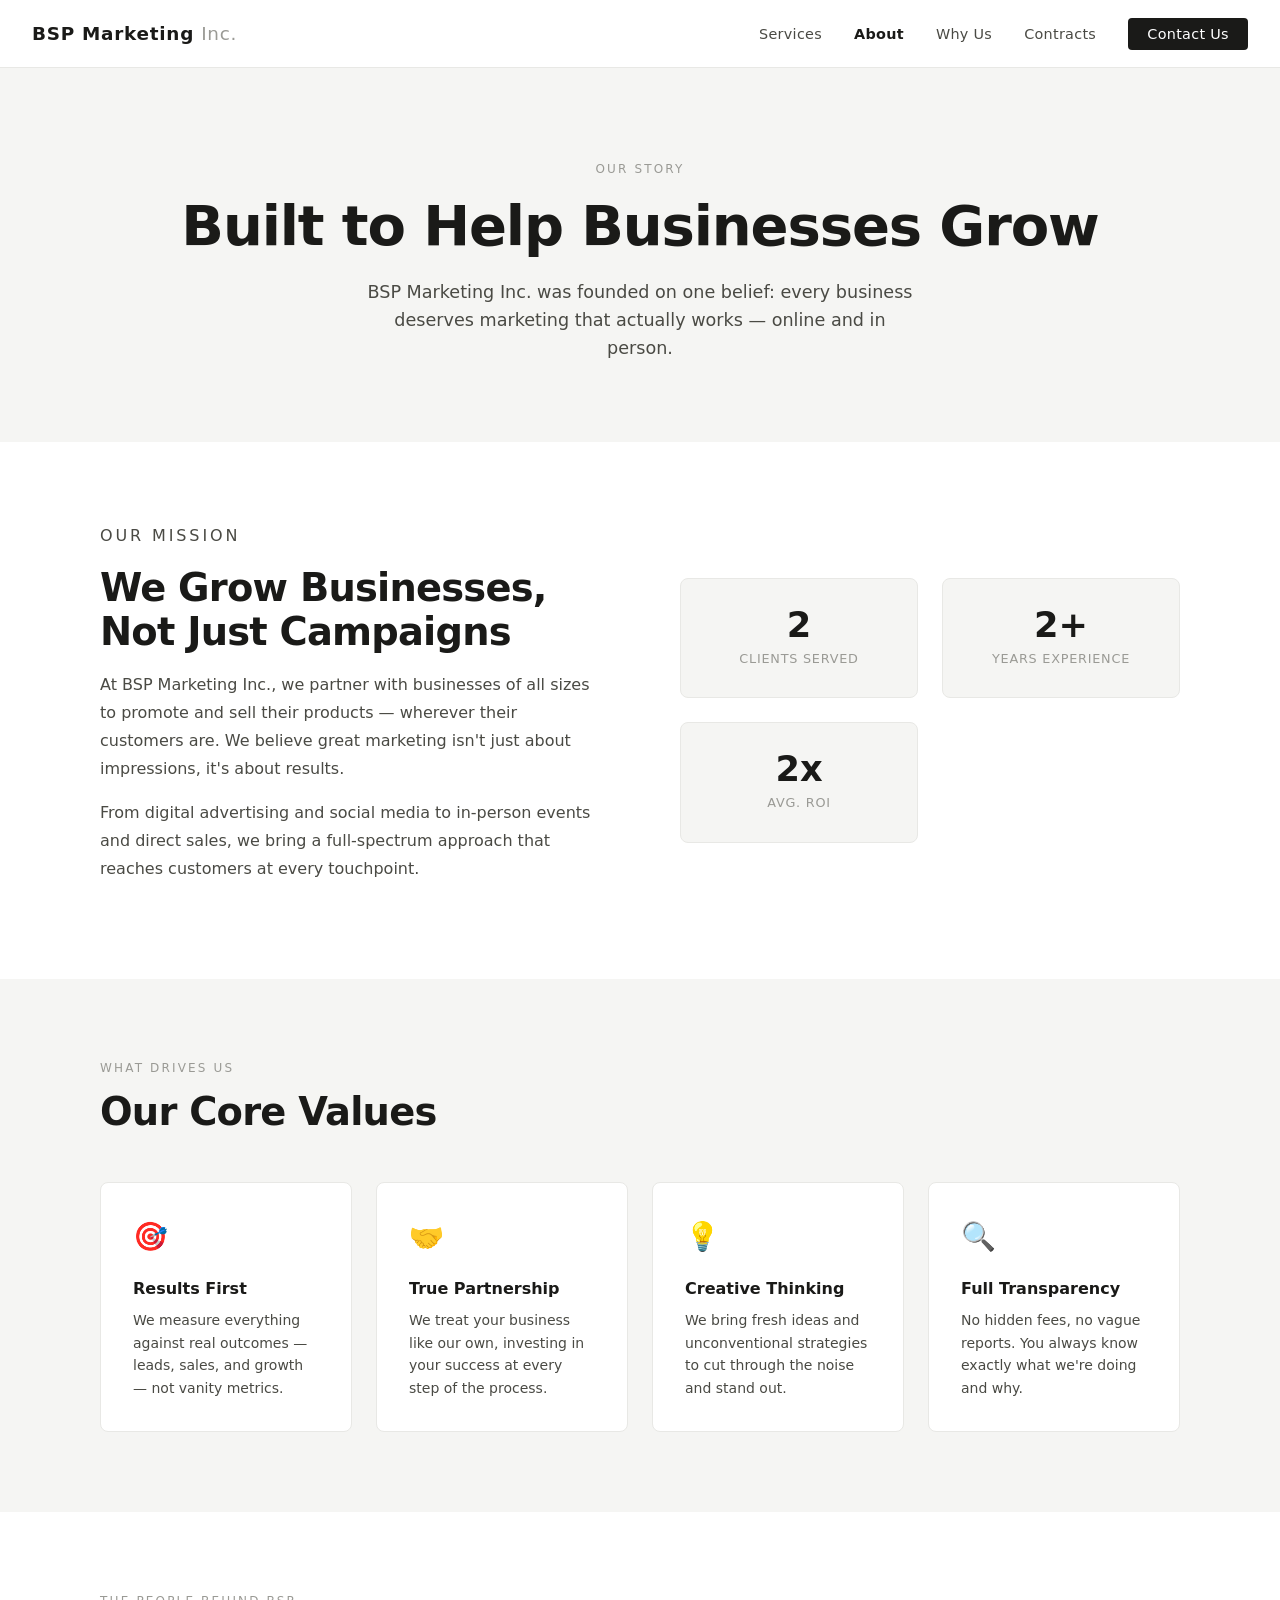
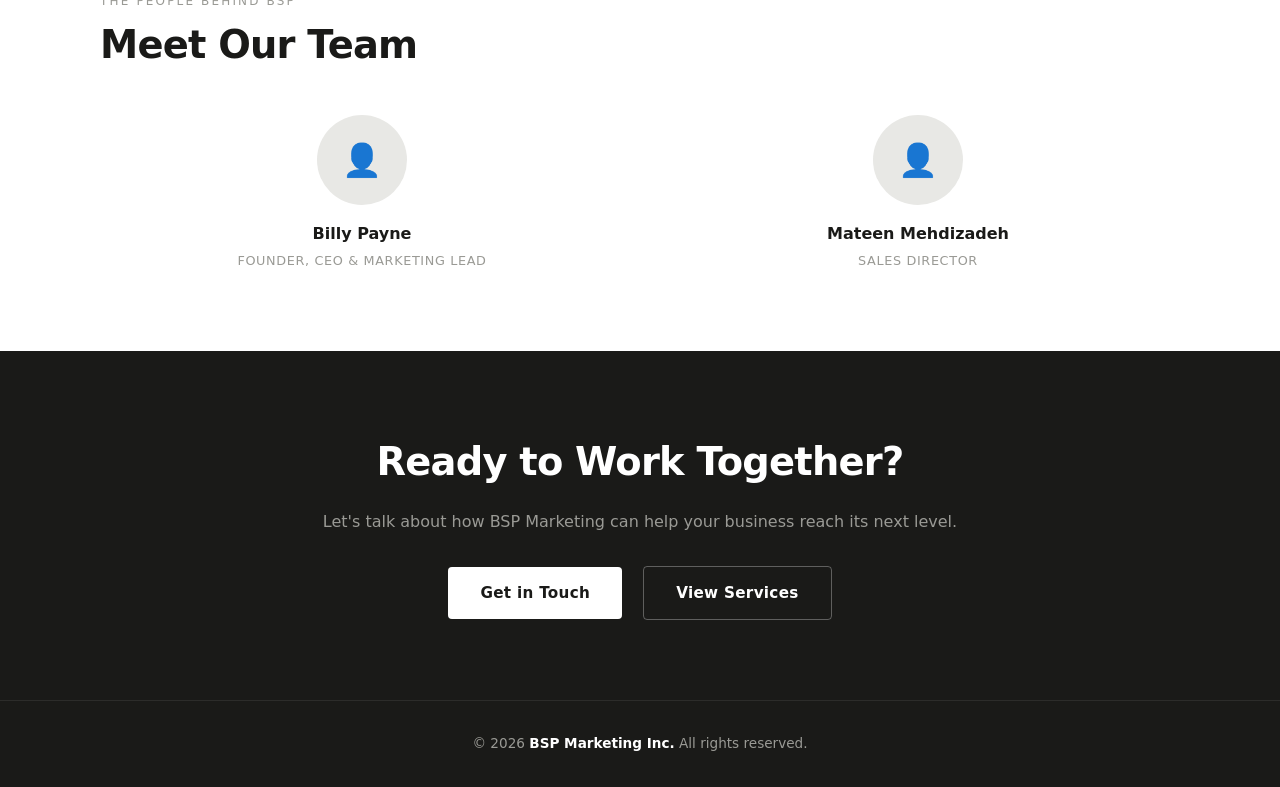
==== about.html @ da926168 "Add Contracts page with all 6 documents Client Service Agreement, SOW, NDA, Independent Contractor A" ====
<!DOCTYPE html>
<html lang="en">
<head>
  <meta charset="UTF-8" />
  <meta name="viewport" content="width=device-width, initial-scale=1.0" />
  <title>About — BSP Marketing Inc.</title>
  <style>
    *, *::before, *::after { box-sizing: border-box; margin: 0; padding: 0; }

    :root {
      --white: #ffffff;
      --off-white: #f5f5f3;
      --light-gray: #e8e8e5;
      --mid-gray: #9a9a95;
      --dark: #1a1a18;
      --accent: #2c2c28;
      --accent-light: #4a4a44;
    }

    html { scroll-behavior: smooth; }

    body {
      font-family: 'Segoe UI', system-ui, -apple-system, sans-serif;
      color: var(--dark);
      background: var(--white);
      line-height: 1.6;
    }

    /* NAV */
    nav {
      position: fixed;
      top: 0; left: 0; right: 0;
      z-index: 100;
      background: rgba(255,255,255,0.95);
      backdrop-filter: blur(8px);
      border-bottom: 1px solid var(--light-gray);
      padding: 0 2rem;
      height: 68px;
      display: flex;
      align-items: center;
      justify-content: space-between;
    }

    .nav-logo {
      font-size: 1.15rem;
      font-weight: 700;
      letter-spacing: 0.04em;
      color: var(--dark);
      text-decoration: none;
    }

    .nav-logo span { color: var(--mid-gray); font-weight: 400; }

    .nav-links { display: flex; gap: 2rem; list-style: none; }

    .nav-links a {
      text-decoration: none;
      font-size: 0.9rem;
      color: var(--accent-light);
      letter-spacing: 0.02em;
      transition: color 0.2s;
    }

    .nav-links a:hover { color: var(--dark); }
    .nav-links a.active { color: var(--dark); font-weight: 600; }

    .nav-cta {
      background: var(--dark);
      color: var(--white) !important;
      padding: 0.5rem 1.2rem;
      border-radius: 4px;
    }

    .nav-cta:hover { background: var(--accent-light) !important; color: var(--white) !important; }

    @media (max-width: 680px) { .nav-links { display: none; } }

    /* ANIMATIONS */
    .reveal {
      opacity: 0;
      transform: translateY(40px);
      transition: opacity 0.7s ease, transform 0.7s ease;
    }
    .reveal.visible { opacity: 1; transform: translateY(0); }

    .reveal-left {
      opacity: 0;
      transform: translateX(-50px);
      transition: opacity 0.7s ease, transform 0.7s ease;
    }
    .reveal-left.visible { opacity: 1; transform: translateX(0); }

    .reveal-right {
      opacity: 0;
      transform: translateX(50px);
      transition: opacity 0.7s ease, transform 0.7s ease;
    }
    .reveal-right.visible { opacity: 1; transform: translateX(0); }

    .stagger > * {
      opacity: 0;
      transform: translateY(30px);
      transition: opacity 0.5s ease, transform 0.5s ease;
    }
    .stagger.visible > *:nth-child(1) { opacity: 1; transform: none; transition-delay: 0s; }
    .stagger.visible > *:nth-child(2) { opacity: 1; transform: none; transition-delay: 0.12s; }
    .stagger.visible > *:nth-child(3) { opacity: 1; transform: none; transition-delay: 0.24s; }
    .stagger.visible > *:nth-child(4) { opacity: 1; transform: none; transition-delay: 0.36s; }

    /* PAGE HERO */
    .page-hero {
      padding: 10rem 2rem 5rem;
      background: var(--off-white);
      text-align: center;
    }

    .page-hero .eyebrow {
      font-size: 0.75rem;
      letter-spacing: 0.18em;
      text-transform: uppercase;
      color: var(--mid-gray);
      margin-bottom: 1rem;
    }

    .page-hero h1 {
      font-size: clamp(2.2rem, 5vw, 3.5rem);
      font-weight: 700;
      letter-spacing: -0.02em;
      line-height: 1.12;
      margin-bottom: 1.25rem;
    }

    .page-hero p {
      font-size: 1.1rem;
      color: var(--accent-light);
      max-width: 560px;
      margin: 0 auto;
    }

    /* SECTIONS */
    section { padding: 5rem 2rem; }
    .section-inner { max-width: 1080px; margin: 0 auto; }

    .section-label {
      font-size: 0.75rem;
      letter-spacing: 0.18em;
      text-transform: uppercase;
      color: var(--mid-gray);
      margin-bottom: 0.75rem;
    }

    .section-title {
      font-size: clamp(1.8rem, 4vw, 2.4rem);
      font-weight: 700;
      letter-spacing: -0.02em;
      line-height: 1.15;
      margin-bottom: 1rem;
    }

    /* MISSION */
    #mission {
      background: var(--white);
    }

    .mission-wrap {
      display: grid;
      grid-template-columns: 1fr 1fr;
      gap: 5rem;
      align-items: center;
    }

    @media (max-width: 700px) { .mission-wrap { grid-template-columns: 1fr; gap: 2rem; } }

    .mission-text p {
      font-size: 1rem;
      color: var(--accent-light);
      margin-bottom: 1rem;
      line-height: 1.75;
    }

    .mission-stat-grid {
      display: grid;
      grid-template-columns: 1fr 1fr;
      gap: 1.5rem;
    }

    .stat-box {
      background: var(--off-white);
      border: 1px solid var(--light-gray);
      border-radius: 8px;
      padding: 1.75rem;
      text-align: center;
    }

    .stat-box .number {
      font-size: 2.2rem;
      font-weight: 800;
      color: var(--dark);
      line-height: 1;
      margin-bottom: 0.4rem;
    }

    .stat-box .label {
      font-size: 0.8rem;
      color: var(--mid-gray);
      letter-spacing: 0.06em;
      text-transform: uppercase;
    }

    /* VALUES */
    #values { background: var(--off-white); }

    .values-grid {
      display: grid;
      grid-template-columns: repeat(auto-fit, minmax(220px, 1fr));
      gap: 1.5rem;
      margin-top: 3rem;
    }

    .value-card {
      background: var(--white);
      border: 1px solid var(--light-gray);
      border-radius: 8px;
      padding: 2rem;
    }

    .value-card .icon { font-size: 1.75rem; margin-bottom: 1rem; }
    .value-card h3 { font-size: 1rem; font-weight: 700; margin-bottom: 0.5rem; }
    .value-card p { font-size: 0.875rem; color: var(--accent-light); line-height: 1.6; }

    /* TEAM */
    #team { background: var(--white); }

    .team-grid {
      display: grid;
      grid-template-columns: repeat(auto-fit, minmax(200px, 1fr));
      gap: 2rem;
      margin-top: 3rem;
    }

    .team-card { text-align: center; }

    .team-avatar {
      width: 90px;
      height: 90px;
      border-radius: 50%;
      background: var(--light-gray);
      margin: 0 auto 1rem;
      display: flex;
      align-items: center;
      justify-content: center;
      font-size: 2rem;
    }

    .team-card h3 { font-size: 1rem; font-weight: 700; margin-bottom: 0.25rem; }
    .team-card .role { font-size: 0.8rem; color: var(--mid-gray); letter-spacing: 0.05em; text-transform: uppercase; }

    /* CTA BANNER */
    #cta {
      background: var(--dark);
      text-align: center;
      padding: 5rem 2rem;
    }

    #cta h2 {
      font-size: clamp(1.8rem, 4vw, 2.4rem);
      font-weight: 700;
      color: var(--white);
      letter-spacing: -0.02em;
      margin-bottom: 1rem;
    }

    #cta p {
      font-size: 1rem;
      color: var(--mid-gray);
      margin-bottom: 2rem;
    }

    .btn {
      display: inline-block;
      padding: 0.85rem 2rem;
      border-radius: 4px;
      font-size: 0.95rem;
      font-weight: 600;
      text-decoration: none;
      transition: all 0.2s;
      letter-spacing: 0.02em;
    }

    .btn-white {
      background: var(--white);
      color: var(--dark);
    }

    .btn-white:hover { background: var(--off-white); }

    .btn-outline-white {
      border: 1.5px solid rgba(255,255,255,0.3);
      color: var(--white);
      margin-left: 1rem;
    }

    .btn-outline-white:hover { border-color: var(--white); }

    /* FOOTER */
    footer {
      background: var(--dark);
      color: var(--mid-gray);
      text-align: center;
      padding: 2rem;
      font-size: 0.85rem;
      border-top: 1px solid rgba(255,255,255,0.08);
    }

    footer strong { color: var(--white); }
  </style>
</head>
<body>

  <!-- NAV -->
  <nav>
    <a href="index.html" class="nav-logo">BSP Marketing <span>Inc.</span></a>
    <ul class="nav-links">
      <li><a href="index.html#services">Services</a></li>
      <li><a href="about.html" class="active">About</a></li>
      <li><a href="why-us.html">Why Us</a></li>
      <li><a href="contracts.html">Contracts</a></li>
      <li><a href="index.html#contact" class="nav-cta">Contact Us</a></li>
    </ul>
  </nav>

  <!-- PAGE HERO -->
  <div class="page-hero">
    <p class="eyebrow reveal">Our Story</p>
    <h1 class="reveal" style="transition-delay:0.15s">Built to Help Businesses Grow</h1>
    <p class="reveal" style="transition-delay:0.3s">BSP Marketing Inc. was founded on one belief: every business deserves marketing that actually works — online and in person.</p>
  </div>

  <!-- MISSION -->
  <section id="mission">
    <div class="section-inner">
      <div class="mission-wrap">
        <div class="mission-text reveal-left">
          <p class="section-label">Our Mission</p>
          <h2 class="section-title">We Grow Businesses, Not Just Campaigns</h2>
          <p>At BSP Marketing Inc., we partner with businesses of all sizes to promote and sell their products — wherever their customers are. We believe great marketing isn't just about impressions, it's about results.</p>
          <p>From digital advertising and social media to in-person events and direct sales, we bring a full-spectrum approach that reaches customers at every touchpoint.</p>
        </div>
        <div class="mission-stat-grid reveal-right">
          <div class="stat-box">
            <div class="number">2</div>
            <div class="label">Clients Served</div>
          </div>
          <div class="stat-box">
            <div class="number">2+</div>
            <div class="label">Years Experience</div>
          </div>
          <div class="stat-box">
            <div class="number">2x</div>
            <div class="label">Avg. ROI</div>
          </div>
        </div>
      </div>
    </div>
  </section>

  <!-- VALUES -->
  <section id="values">
    <div class="section-inner">
      <p class="section-label reveal">What Drives Us</p>
      <h2 class="section-title reveal" style="transition-delay:0.1s">Our Core Values</h2>
      <div class="values-grid stagger">
        <div class="value-card">
          <div class="icon">🎯</div>
          <h3>Results First</h3>
          <p>We measure everything against real outcomes — leads, sales, and growth — not vanity metrics.</p>
        </div>
        <div class="value-card">
          <div class="icon">🤝</div>
          <h3>True Partnership</h3>
          <p>We treat your business like our own, investing in your success at every step of the process.</p>
        </div>
        <div class="value-card">
          <div class="icon">💡</div>
          <h3>Creative Thinking</h3>
          <p>We bring fresh ideas and unconventional strategies to cut through the noise and stand out.</p>
        </div>
        <div class="value-card">
          <div class="icon">🔍</div>
          <h3>Full Transparency</h3>
          <p>No hidden fees, no vague reports. You always know exactly what we're doing and why.</p>
        </div>
      </div>
    </div>
  </section>

  <!-- TEAM -->
  <section id="team">
    <div class="section-inner">
      <p class="section-label reveal">The People Behind BSP</p>
      <h2 class="section-title reveal" style="transition-delay:0.1s">Meet Our Team</h2>
      <div class="team-grid stagger">
        <div class="team-card">
          <div class="team-avatar">👤</div>
          <h3>Billy Payne</h3>
          <p class="role">Founder, CEO & Marketing Lead</p>
        </div>
        <div class="team-card">
          <div class="team-avatar">👤</div>
          <h3>Mateen Mehdizadeh</h3>
          <p class="role">Sales Director</p>
        </div>
      </div>
    </div>
  </section>

  <!-- CTA -->
  <section id="cta">
    <h2 class="reveal">Ready to Work Together?</h2>
    <p class="reveal" style="transition-delay:0.15s">Let's talk about how BSP Marketing can help your business reach its next level.</p>
    <div class="reveal" style="transition-delay:0.3s">
      <a href="index.html#contact" class="btn btn-white">Get in Touch</a>
      <a href="index.html#services" class="btn btn-outline-white">View Services</a>
    </div>
  </section>

  <!-- FOOTER -->
  <footer>
    <p>&copy; 2026 <strong>BSP Marketing Inc.</strong> All rights reserved.</p>
  </footer>

  <script>
    const observer = new IntersectionObserver((entries) => {
      entries.forEach(entry => {
        if (entry.isIntersecting) entry.target.classList.add('visible');
      });
    }, { threshold: 0.15 });

    document.querySelectorAll('.reveal, .reveal-left, .reveal-right, .stagger').forEach(el => {
      observer.observe(el);
    });
  </script>

</body>
</html>
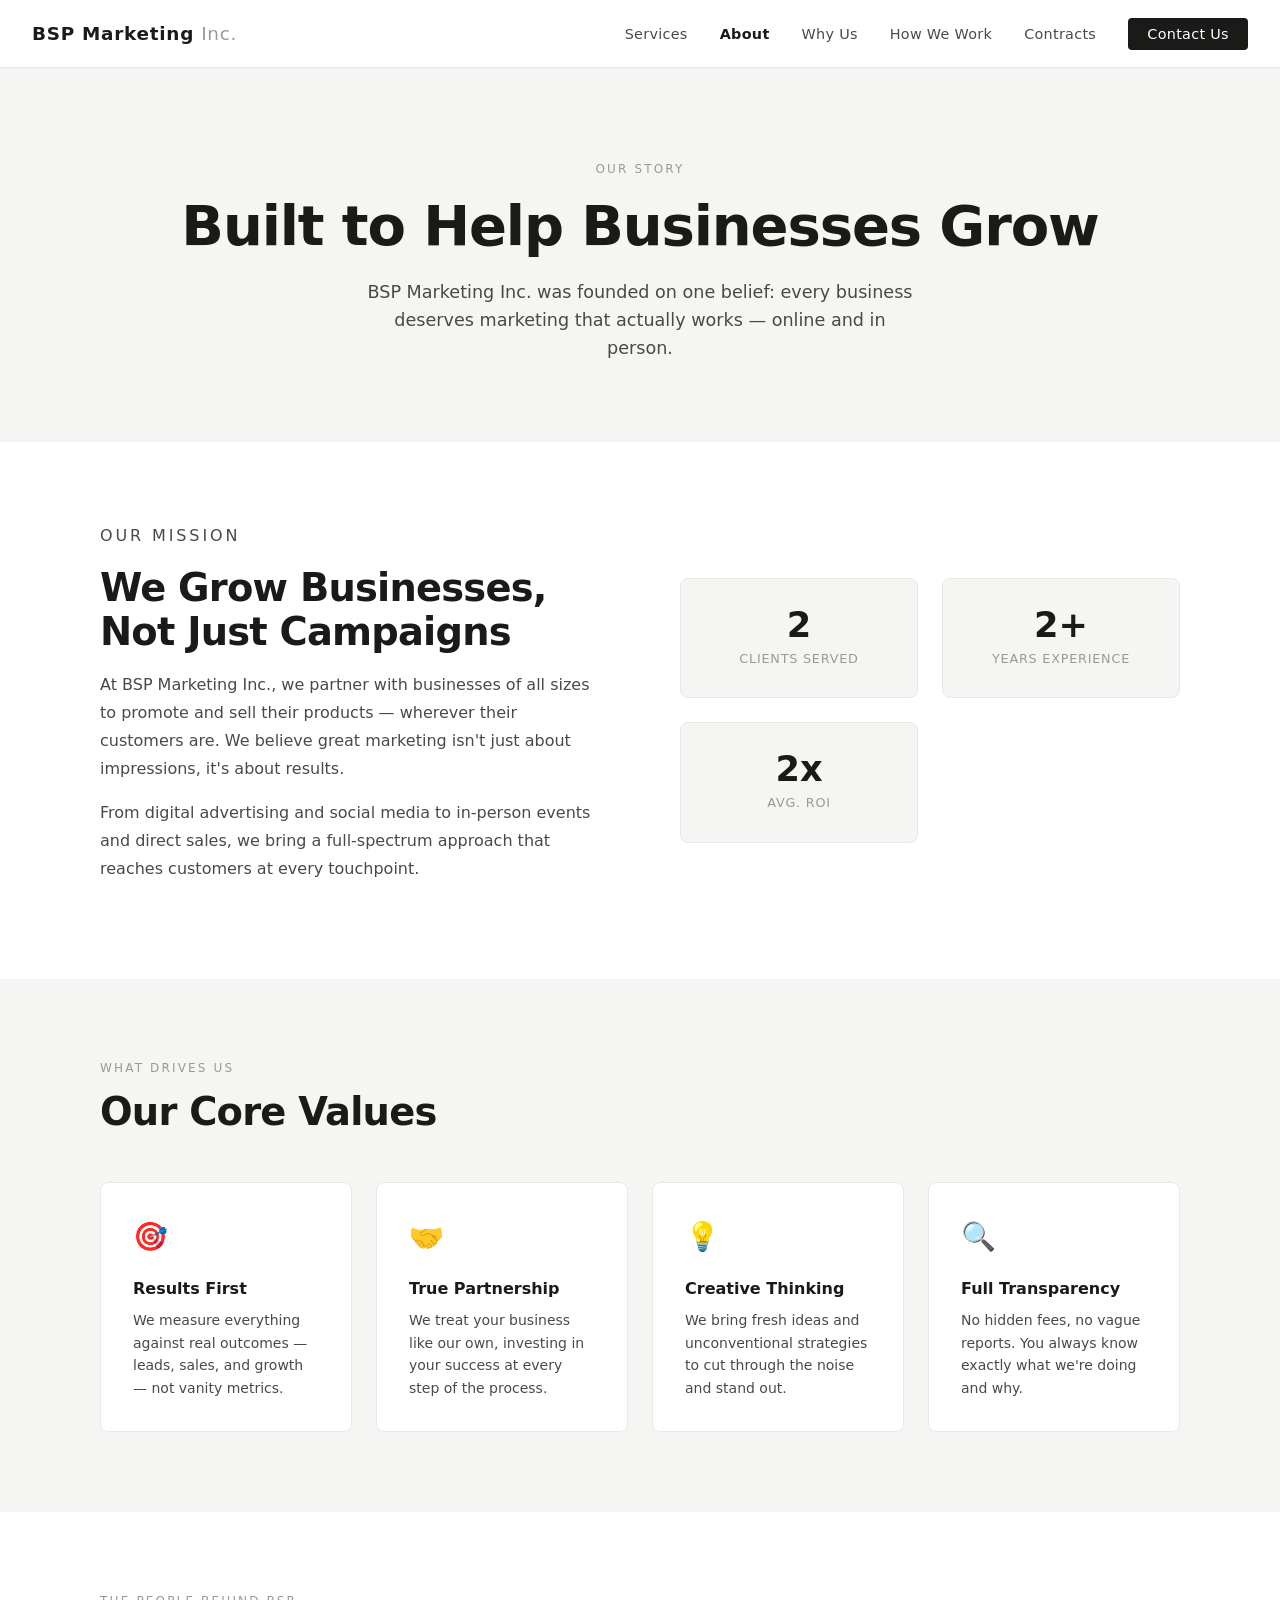
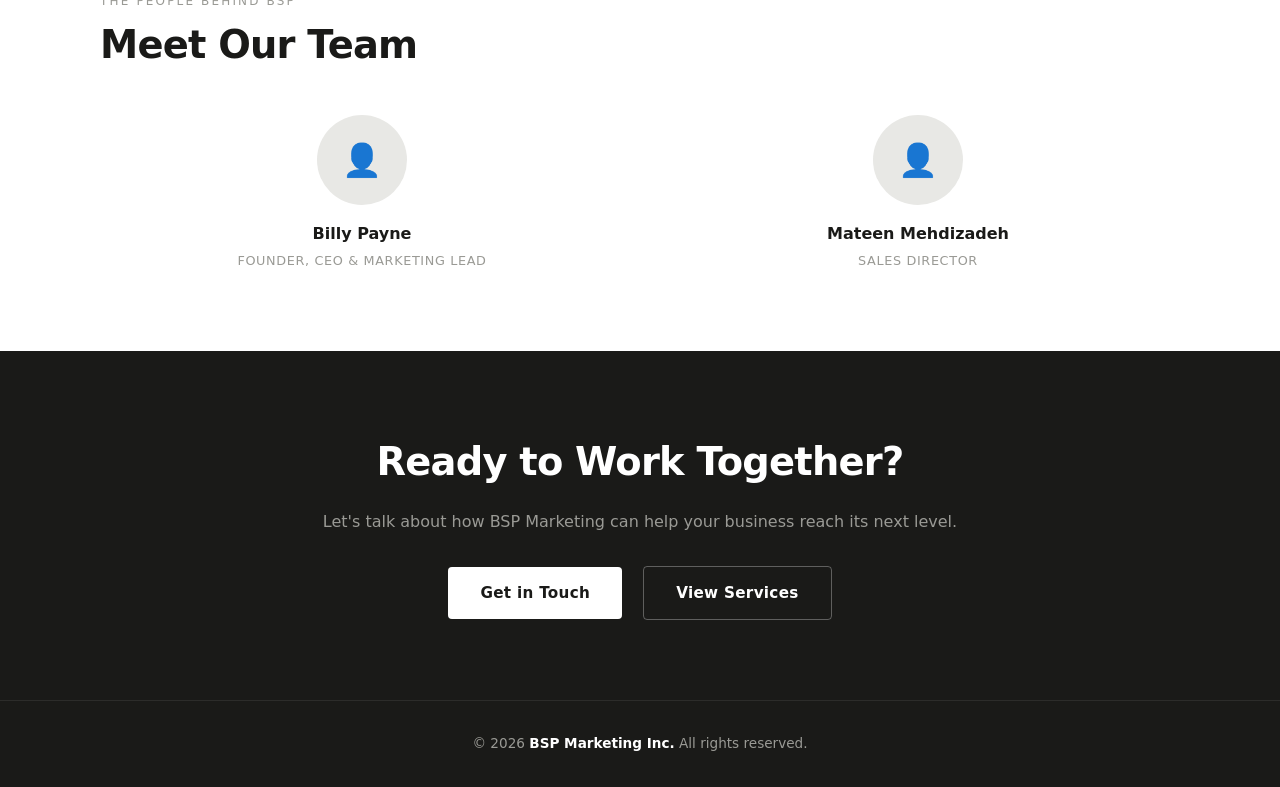
==== commit b1fce6f4: "Add How We Work page and update nav across all pages 5-step process: discovery meeting, goal setting" ====
--- a/about.html
+++ b/about.html
@@ -324,6 +324,7 @@
       <li><a href="index.html#services">Services</a></li>
       <li><a href="about.html" class="active">About</a></li>
       <li><a href="why-us.html">Why Us</a></li>
+      <li><a href="how-we-work.html">How We Work</a></li>
       <li><a href="contracts.html">Contracts</a></li>
       <li><a href="index.html#contact" class="nav-cta">Contact Us</a></li>
     </ul>
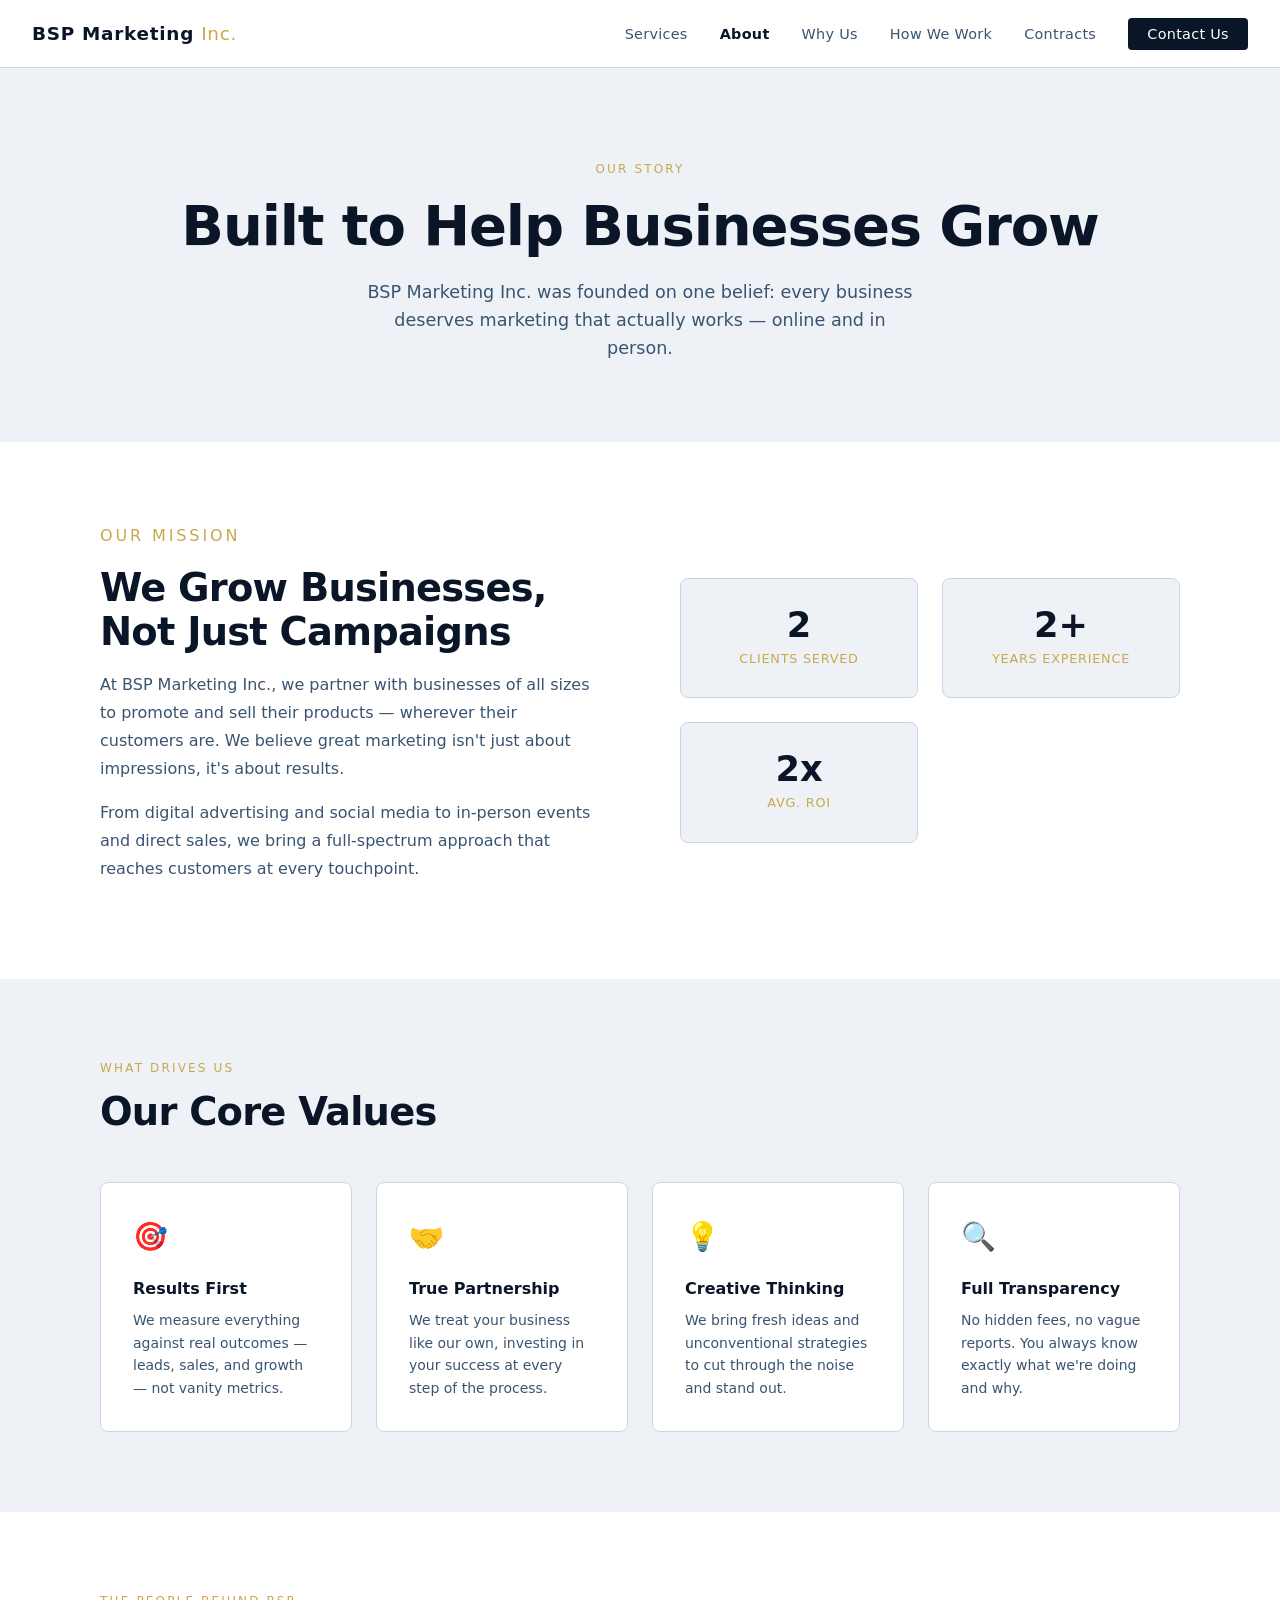
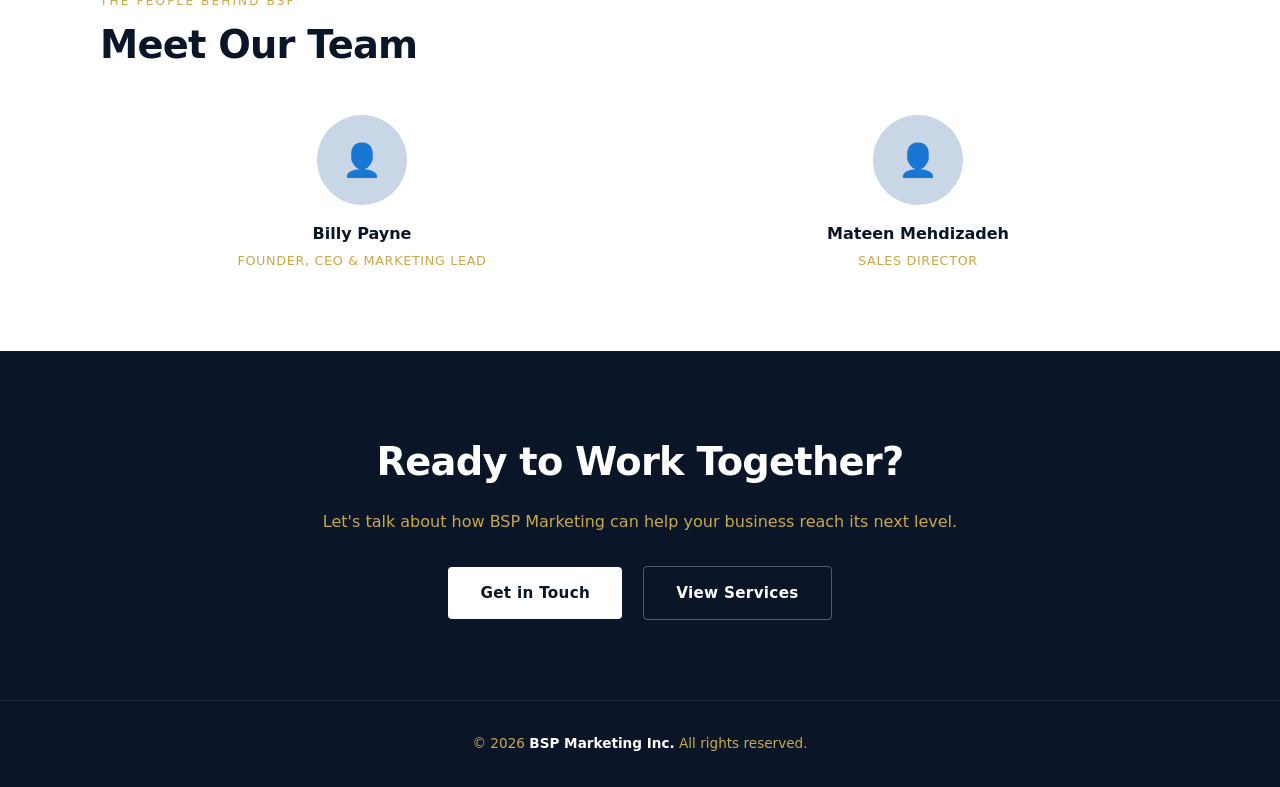
==== commit c2788fa6: "Apply Navy & Gold color scheme across all pages Navy (#0a1628) for dark sections and headings, gold " ====
--- a/about.html
+++ b/about.html
@@ -9,12 +9,12 @@
 
     :root {
       --white: #ffffff;
-      --off-white: #f5f5f3;
-      --light-gray: #e8e8e5;
-      --mid-gray: #9a9a95;
-      --dark: #1a1a18;
-      --accent: #2c2c28;
-      --accent-light: #4a4a44;
+      --off-white: #eef2f7;
+      --light-gray: #c8d6e5;
+      --mid-gray: #c9a84c;
+      --dark: #0a1628;
+      --accent: #c9a84c;
+      --accent-light: #3a5470;
     }
 
     html { scroll-behavior: smooth; }
@@ -49,7 +49,7 @@
       text-decoration: none;
     }
 
-    .nav-logo span { color: var(--mid-gray); font-weight: 400; }
+    .nav-logo span { color: #c9a84c; font-weight: 400; }
 
     .nav-links { display: flex; gap: 2rem; list-style: none; }
 
@@ -141,7 +141,7 @@
     section { padding: 5rem 2rem; }
     .section-inner { max-width: 1080px; margin: 0 auto; }
 
-    .section-label {
+    .section-label { color: #c9a84c !important;
       font-size: 0.75rem;
       letter-spacing: 0.18em;
       text-transform: uppercase;
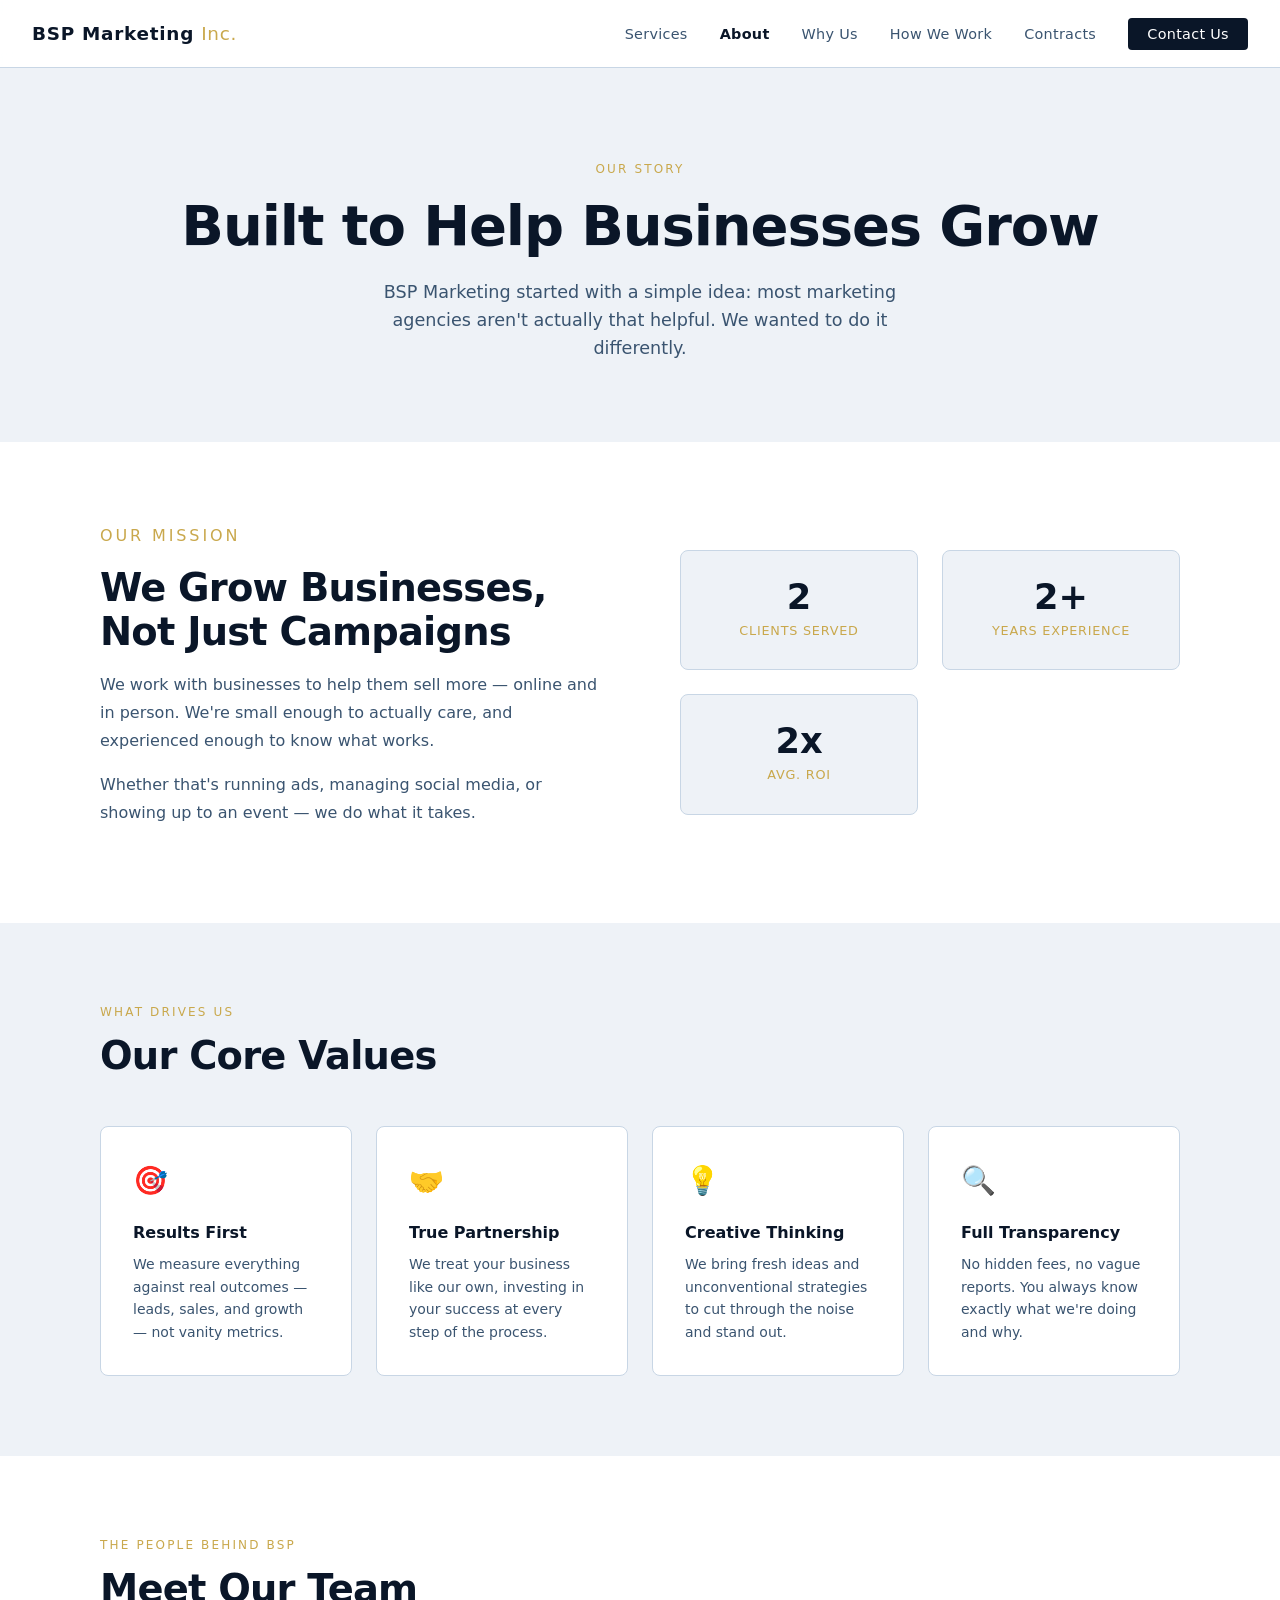
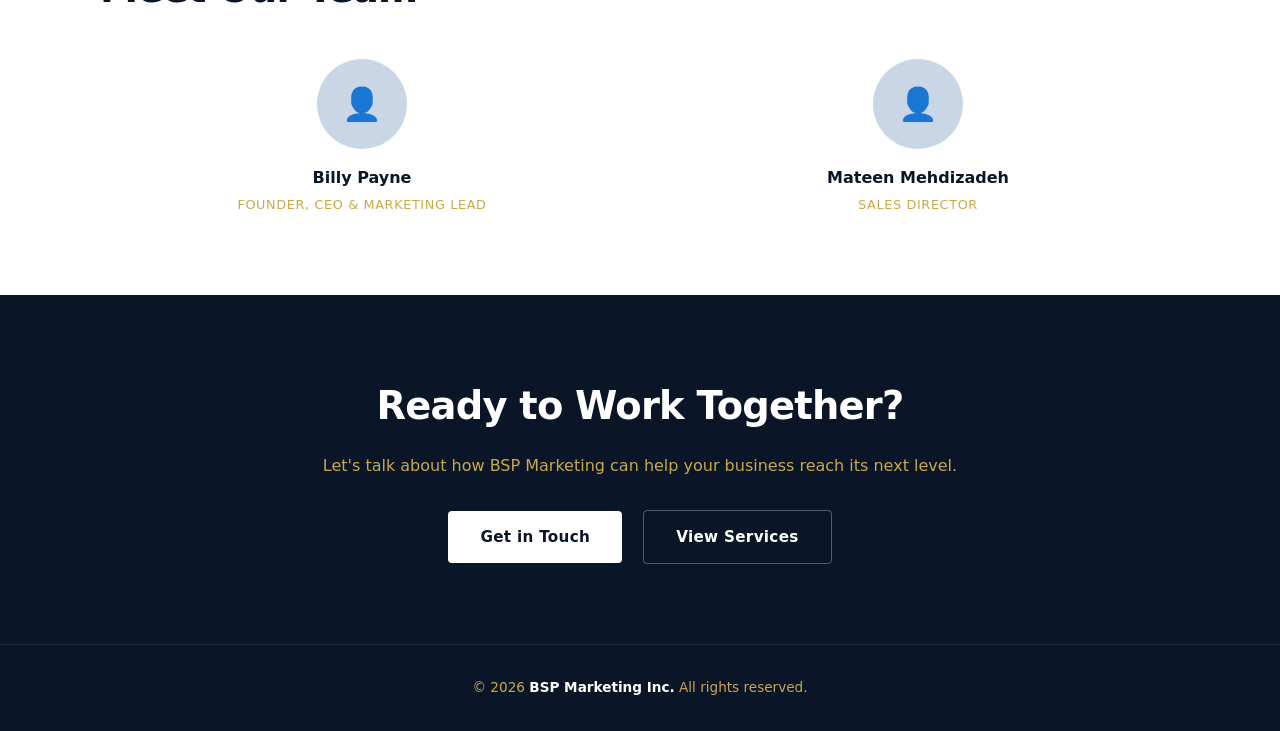
==== commit fb654fba: "Rewrite site copy to sound more natural and less AI-generated Shorter sentences, direct language, mo" ====
--- a/about.html
+++ b/about.html
@@ -334,7 +334,7 @@
   <div class="page-hero">
     <p class="eyebrow reveal">Our Story</p>
     <h1 class="reveal" style="transition-delay:0.15s">Built to Help Businesses Grow</h1>
-    <p class="reveal" style="transition-delay:0.3s">BSP Marketing Inc. was founded on one belief: every business deserves marketing that actually works — online and in person.</p>
+    <p class="reveal" style="transition-delay:0.3s">BSP Marketing started with a simple idea: most marketing agencies aren't actually that helpful. We wanted to do it differently.</p>
   </div>
 
   <!-- MISSION -->
@@ -344,8 +344,8 @@
         <div class="mission-text reveal-left">
           <p class="section-label">Our Mission</p>
           <h2 class="section-title">We Grow Businesses, Not Just Campaigns</h2>
-          <p>At BSP Marketing Inc., we partner with businesses of all sizes to promote and sell their products — wherever their customers are. We believe great marketing isn't just about impressions, it's about results.</p>
-          <p>From digital advertising and social media to in-person events and direct sales, we bring a full-spectrum approach that reaches customers at every touchpoint.</p>
+          <p>We work with businesses to help them sell more — online and in person. We're small enough to actually care, and experienced enough to know what works.</p>
+          <p>Whether that's running ads, managing social media, or showing up to an event — we do what it takes.</p>
         </div>
         <div class="mission-stat-grid reveal-right">
           <div class="stat-box">
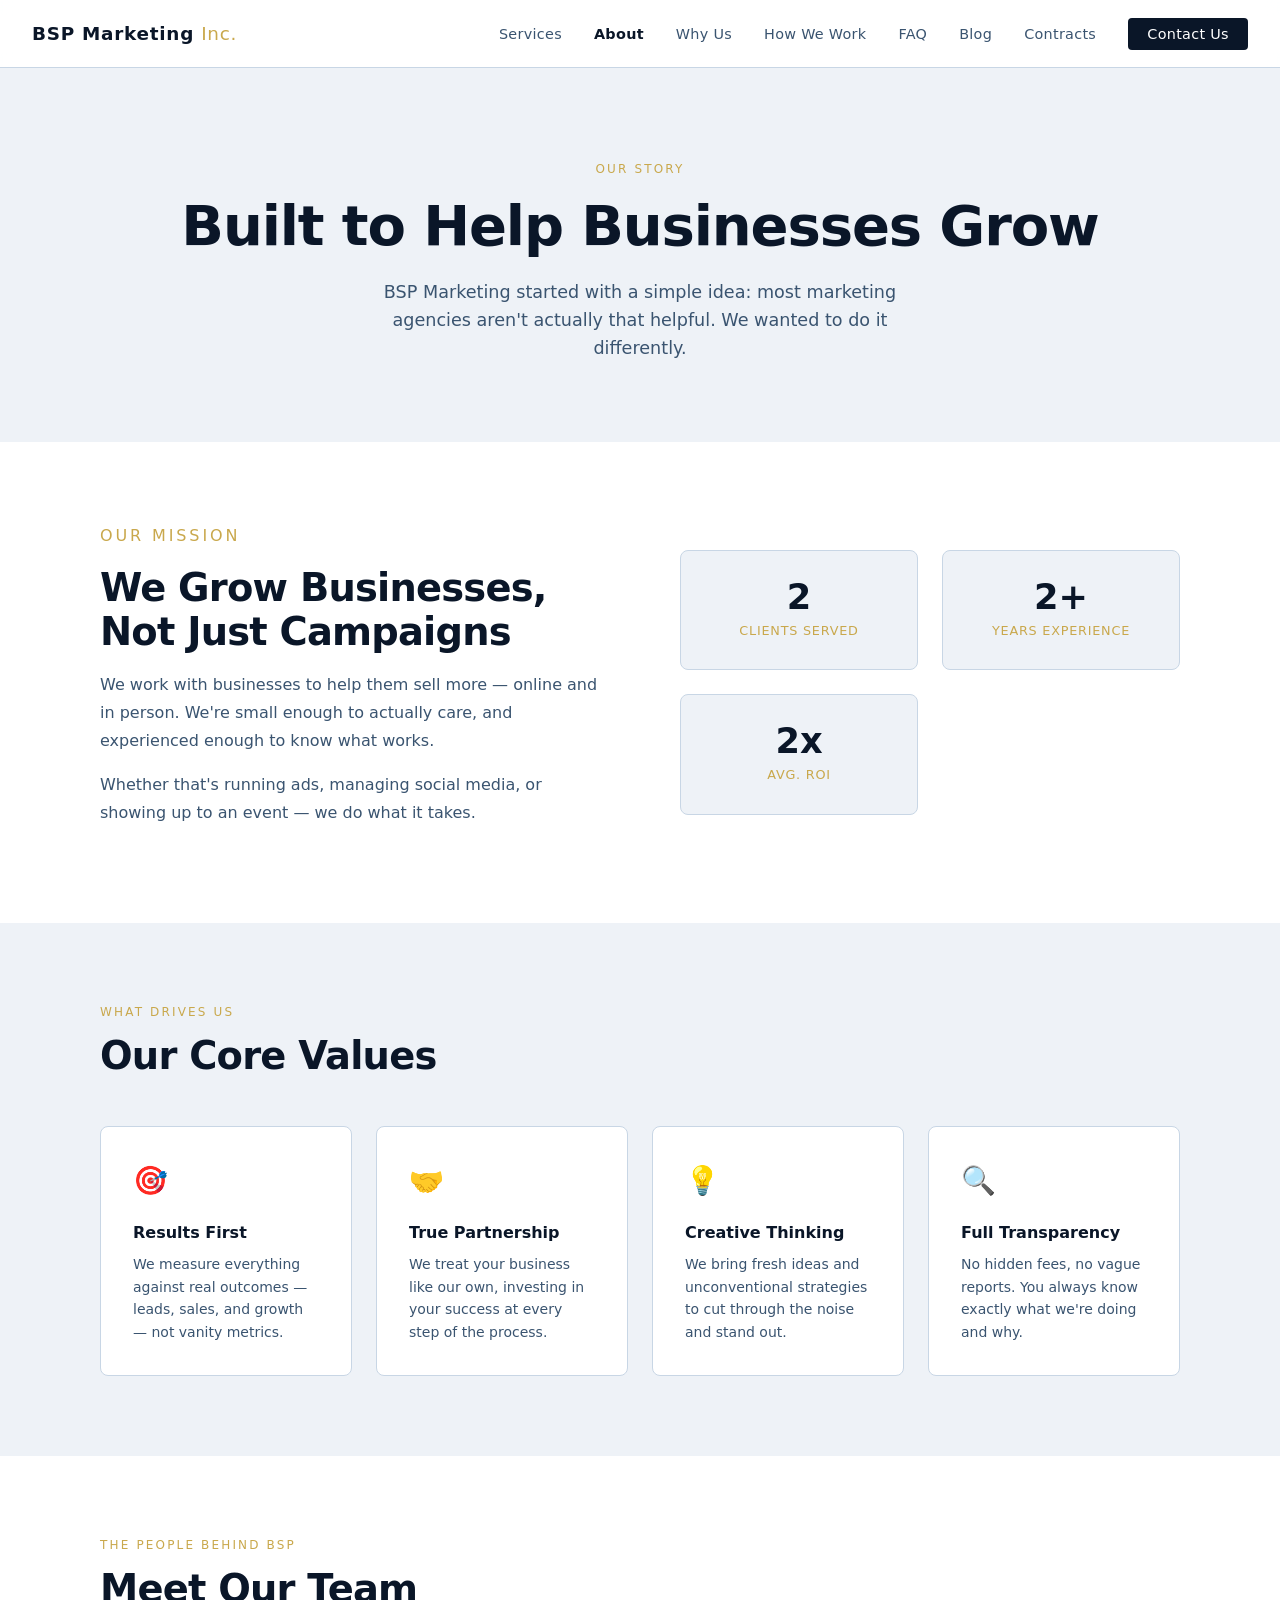
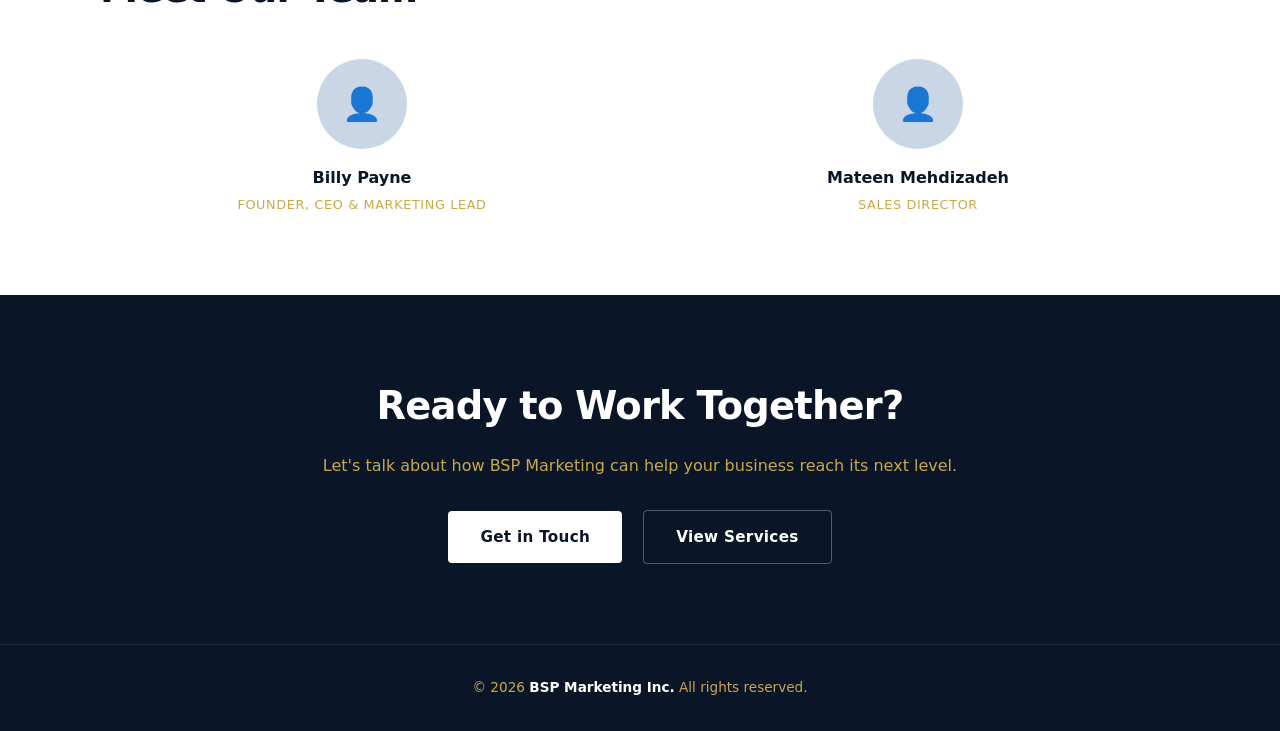
==== commit 353c10c9: "Add FAQ and Blog pages FAQ covers getting started, services, and working together — 10 questions tot" ====
--- a/about.html
+++ b/about.html
@@ -314,6 +314,7 @@
 
     footer strong { color: var(--white); }
   </style>
+  <script src="security.js"></script>
 </head>
 <body>
 
@@ -325,6 +326,8 @@
       <li><a href="about.html" class="active">About</a></li>
       <li><a href="why-us.html">Why Us</a></li>
       <li><a href="how-we-work.html">How We Work</a></li>
+      <li><a href="faq.html">FAQ</a></li>
+      <li><a href="blog.html">Blog</a></li>
       <li><a href="contracts.html">Contracts</a></li>
       <li><a href="index.html#contact" class="nav-cta">Contact Us</a></li>
     </ul>
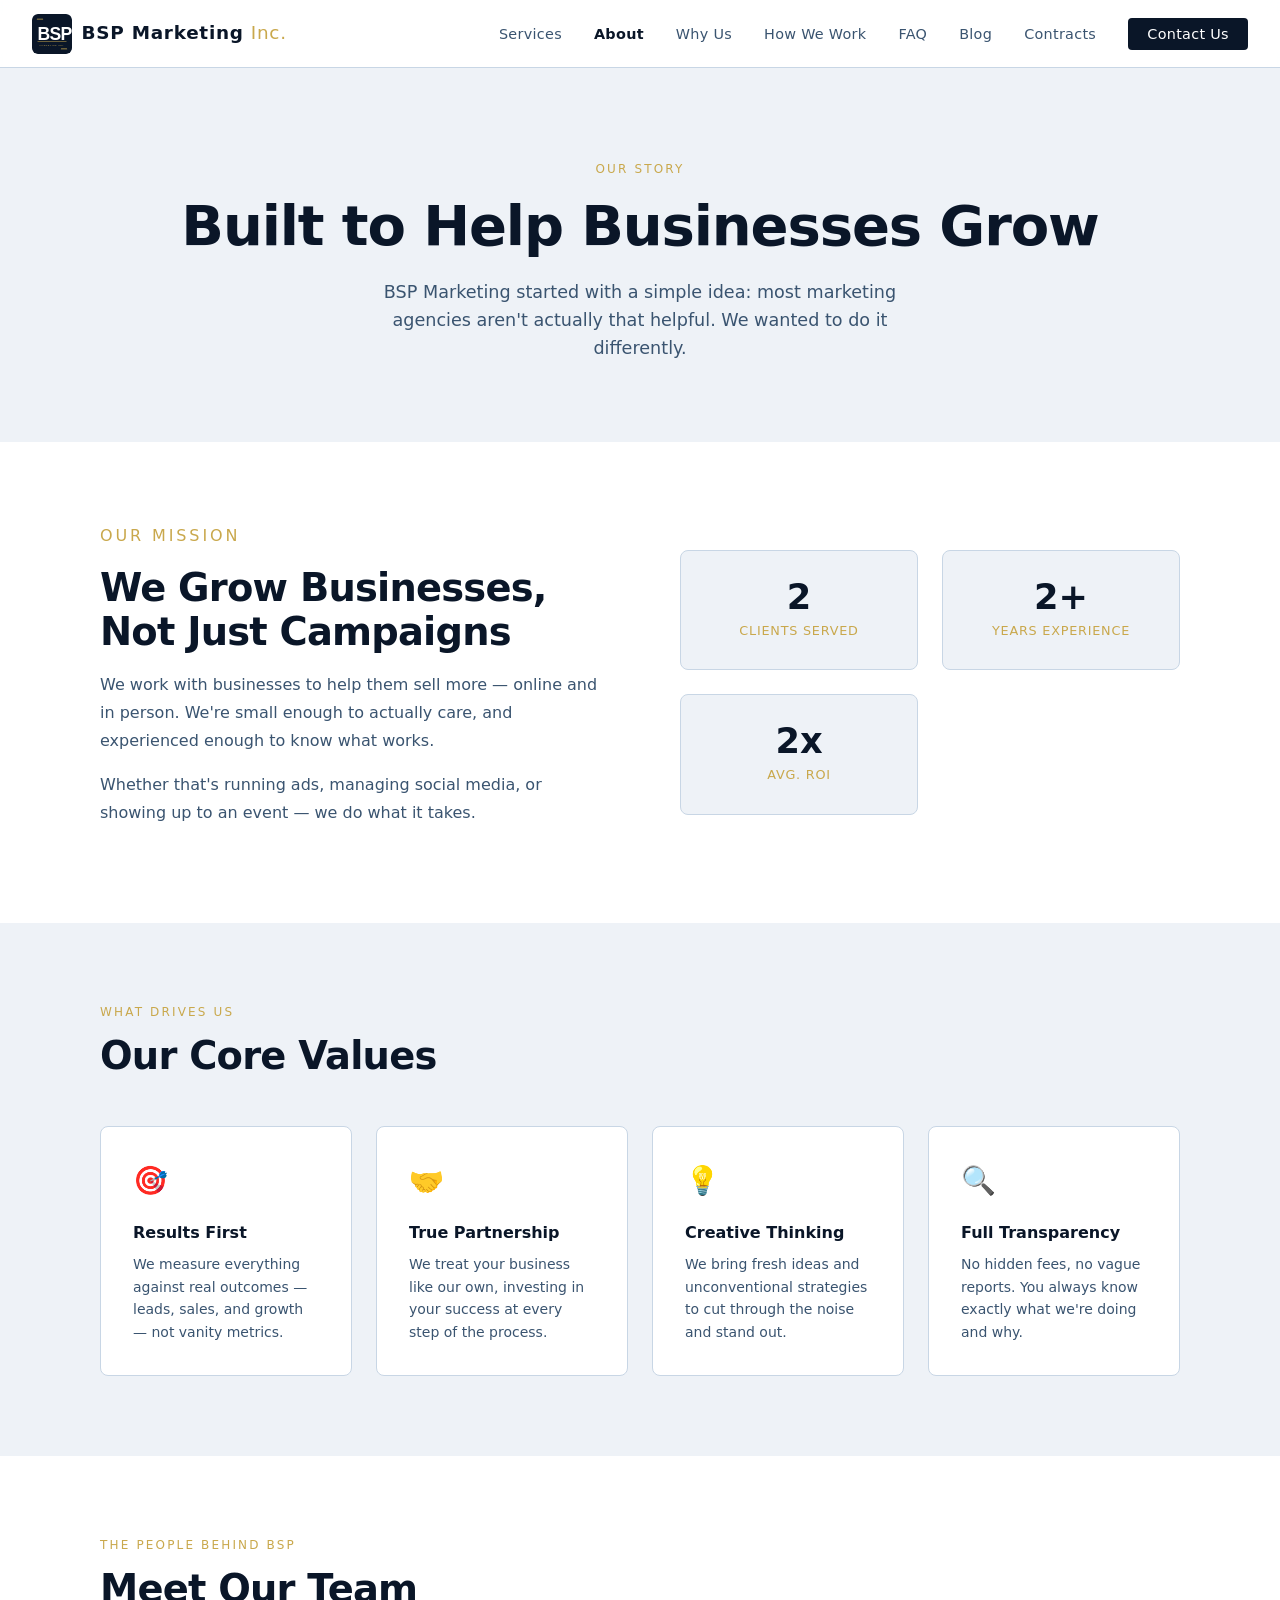
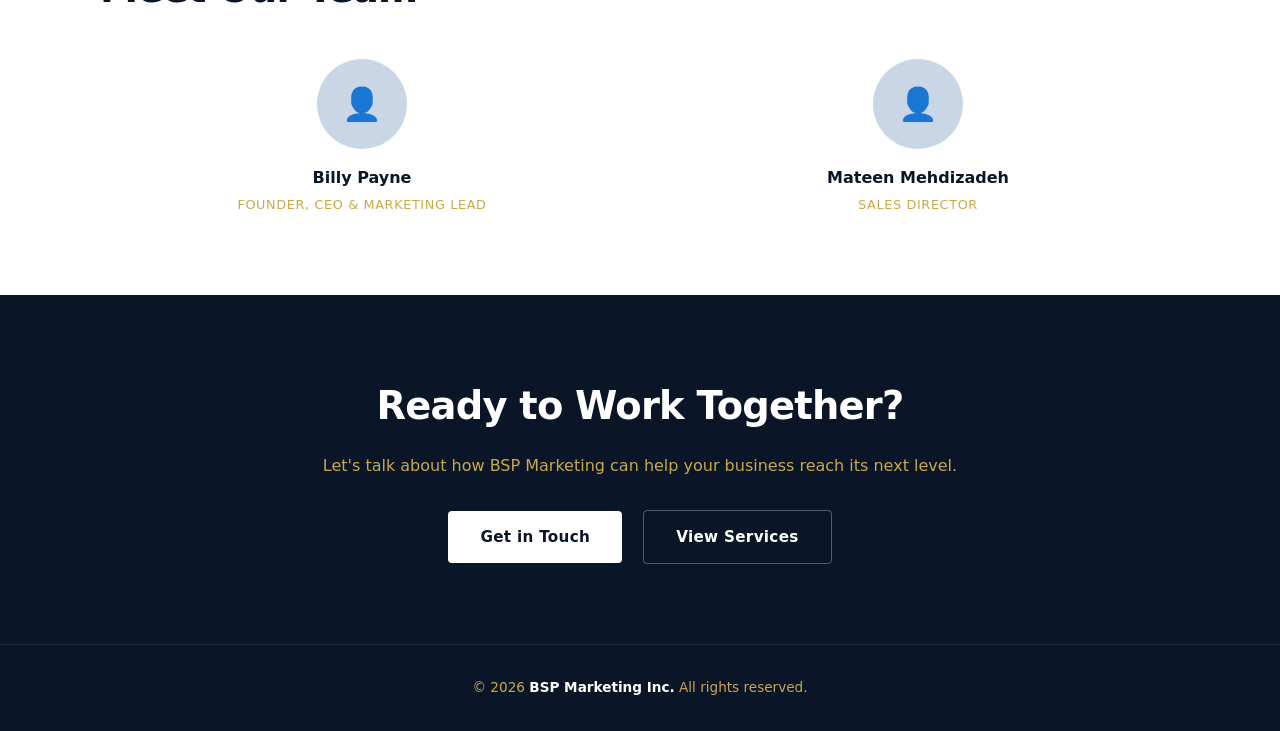
==== commit bcdc85c3: "Add BSP logo SVG and display in nav across all pages Navy background with bold BSP, gold underline a" ====
--- a/about.html
+++ b/about.html
@@ -320,7 +320,7 @@
 
   <!-- NAV -->
   <nav>
-    <a href="index.html" class="nav-logo">BSP Marketing <span>Inc.</span></a>
+    <a href="index.html" class="nav-logo"><img src="logo.svg" height="40" width="40" style="border-radius:6px;vertical-align:middle;margin-right:0.6rem;" alt="BSP Marketing Logo">BSP Marketing <span>Inc.</span></a>
     <ul class="nav-links">
       <li><a href="index.html#services">Services</a></li>
       <li><a href="about.html" class="active">About</a></li>
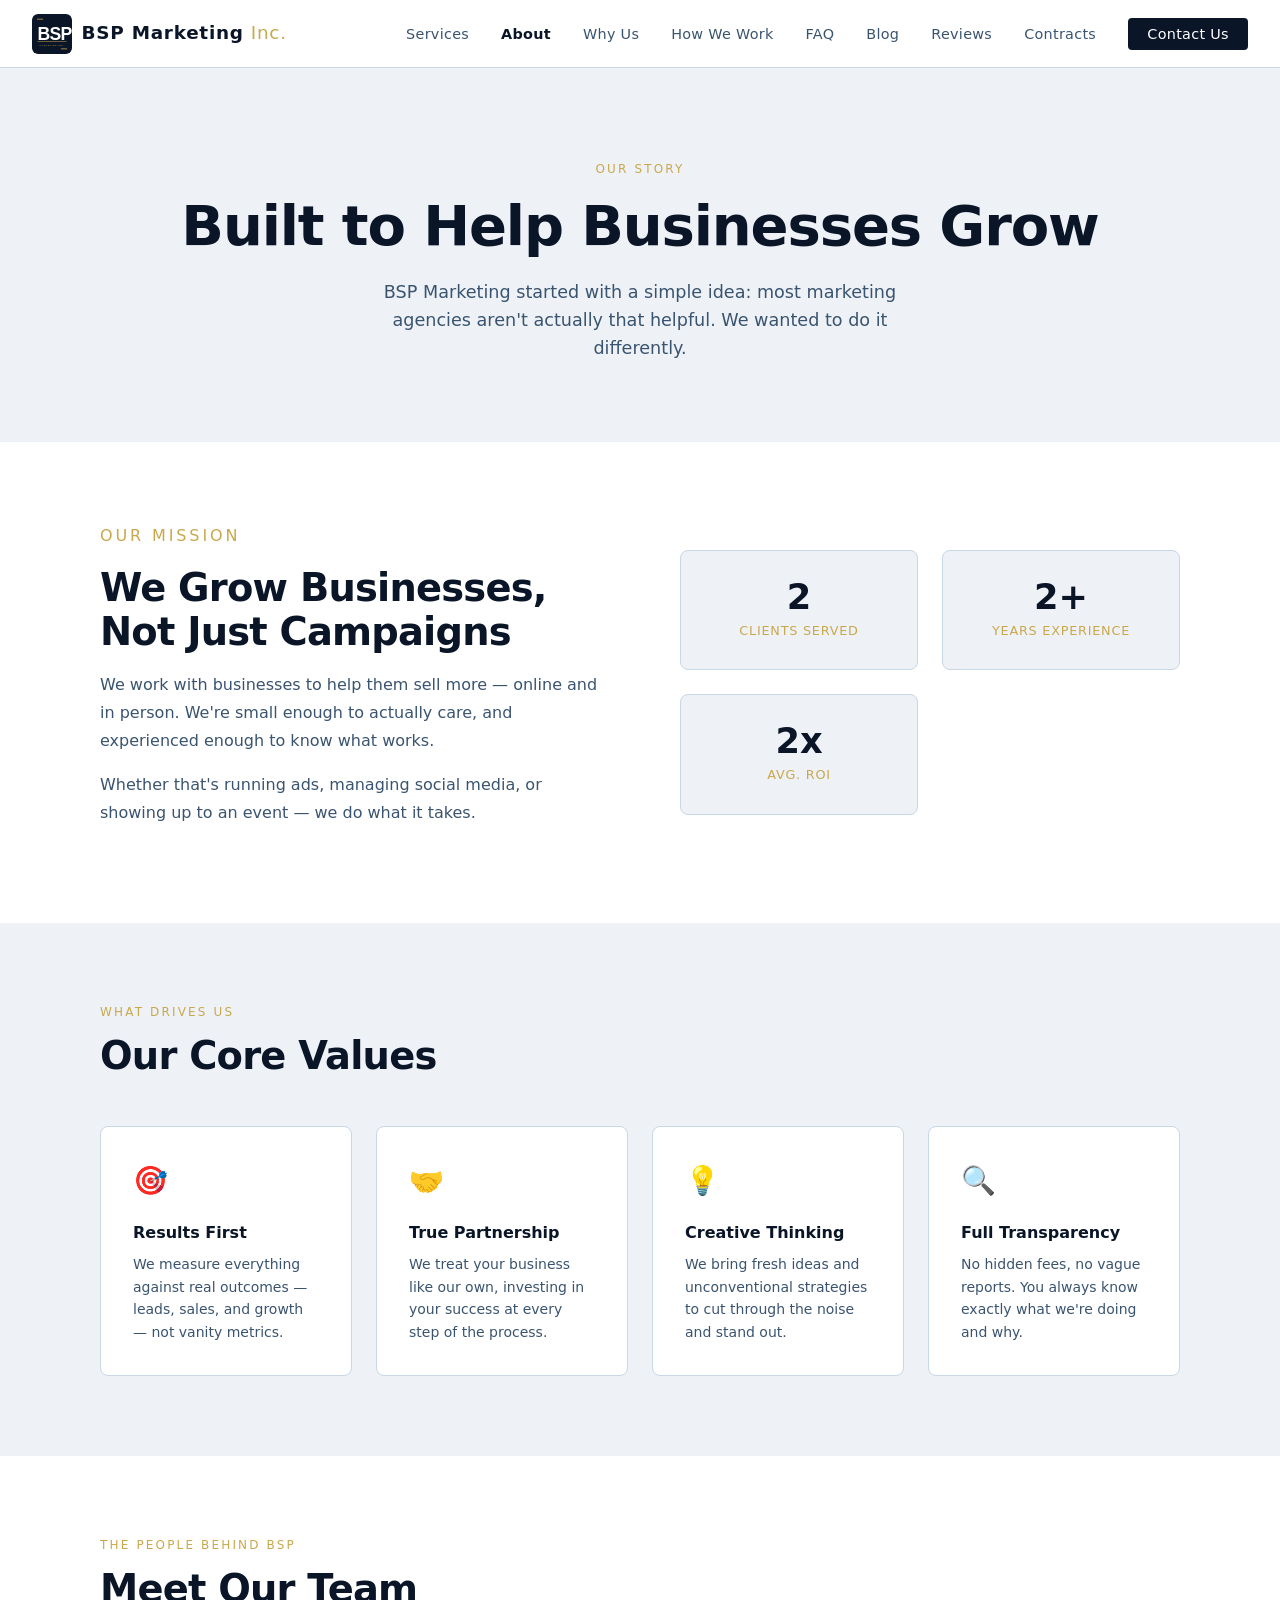
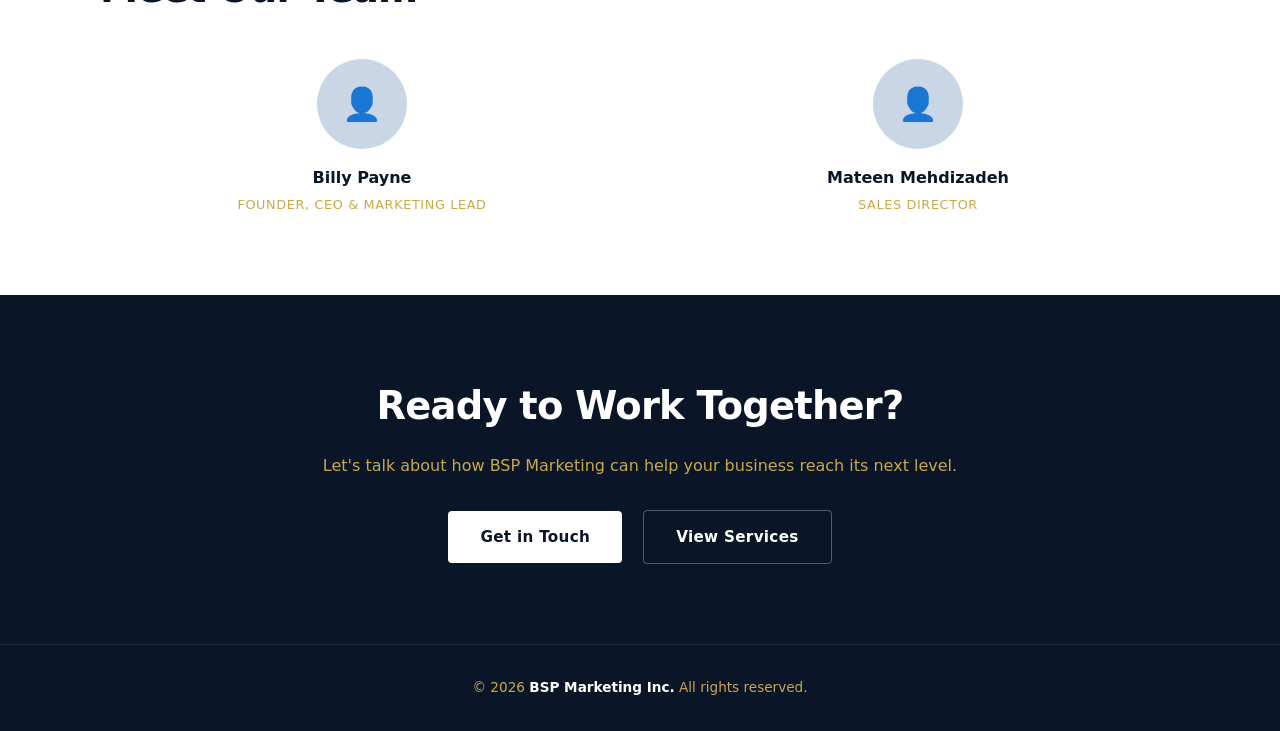
==== commit afbaca8b: "Add Reviews page and update nav across all pages - New reviews.html: star rating form, localStorage " ====
--- a/about.html
+++ b/about.html
@@ -328,6 +328,7 @@
       <li><a href="how-we-work.html">How We Work</a></li>
       <li><a href="faq.html">FAQ</a></li>
       <li><a href="blog.html">Blog</a></li>
+      <li><a href="reviews.html">Reviews</a></li>
       <li><a href="contracts.html">Contracts</a></li>
       <li><a href="index.html#contact" class="nav-cta">Contact Us</a></li>
     </ul>
